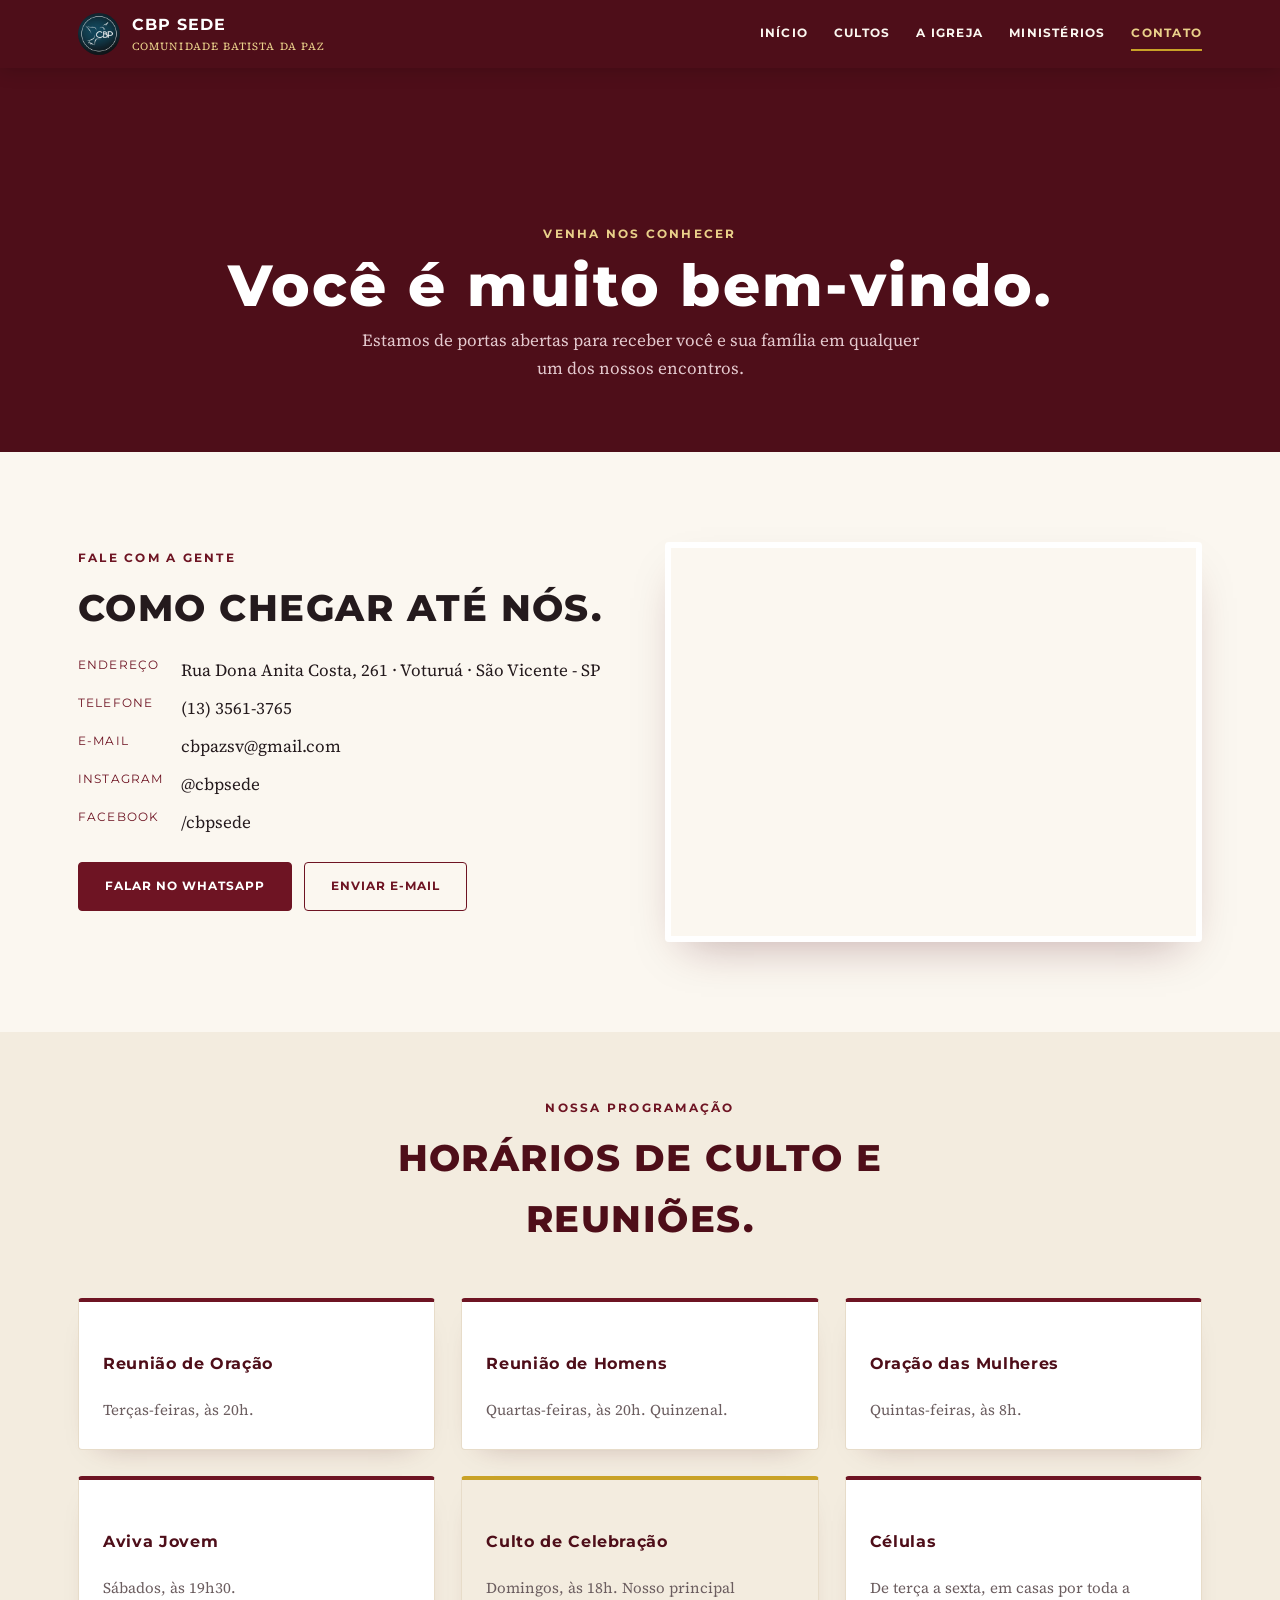
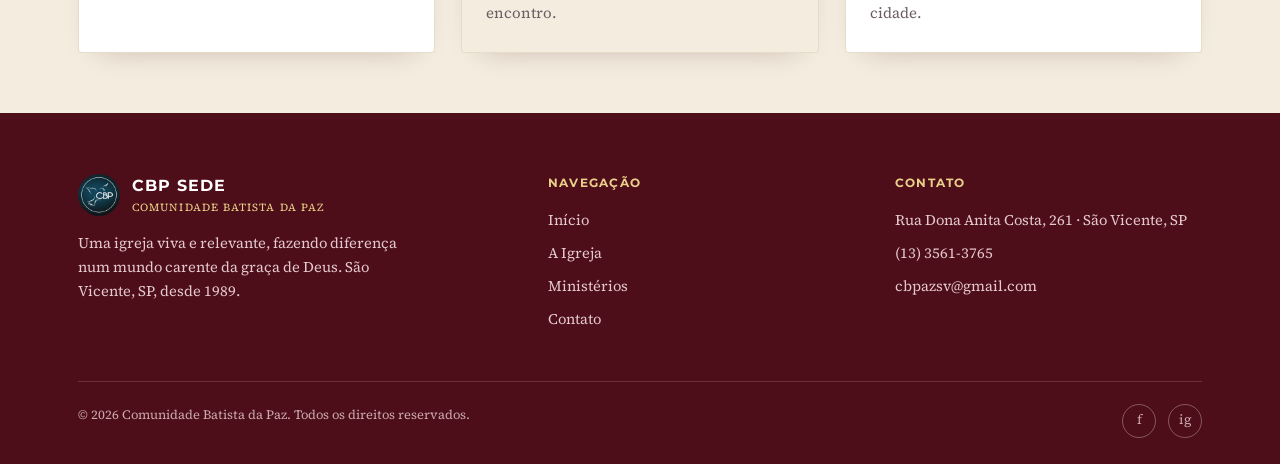
==== contato.html @ 5fd086cd "Redesign completo do site: história, propósito, ministérios e contato com fotos reais" ====
<!DOCTYPE html>
<html lang="pt-BR">
<head>
<meta charset="UTF-8">
<meta name="viewport" content="width=device-width, initial-scale=1.0">
<title>Contato - CBP Sede</title>
<meta name="description" content="Venha nos visitar. Endereço, telefone, WhatsApp e horários de culto da Comunidade Batista da Paz, em São Vicente, SP.">
<link rel="icon" href="assets/images/favicon.png">
<link rel="preconnect" href="https://fonts.googleapis.com">
<link rel="preconnect" href="https://fonts.gstatic.com" crossorigin>
<link href="https://fonts.googleapis.com/css2?family=Montserrat:wght@700;800&family=Source+Serif+4:opsz,wght@8..60,400;8..60,600&display=swap" rel="stylesheet">
<link rel="stylesheet" href="assets/css/style.css">
</head>
<body>

<header class="site-header">
  <div class="bar">
    <a href="index.html" class="brand">
      <img src="assets/images/logo.jpg" alt="CBP Sede">
      <span class="txt"><b>CBP SEDE</b><small>COMUNIDADE BATISTA DA PAZ</small></span>
    </a>
    <nav class="main-nav">
      <a href="index.html">Início</a>
      <a href="index.html#agenda">Cultos</a>
      <a href="sobre.html">A Igreja</a>
      <a href="ministerios.html">Ministérios</a>
      <a href="contato.html" class="active">Contato</a>
    </nav>
    <button class="menu-toggle" aria-label="Abrir menu">☰</button>
  </div>
</header>

<section class="page-hero">
  <div class="container">
    <span class="eyebrow on-dark">Venha nos conhecer</span>
    <h1>Você é muito bem-vindo.</h1>
    <p>Estamos de portas abertas para receber você e sua família em qualquer um dos nossos encontros.</p>
  </div>
</section>

<section class="pad">
  <div class="container contact-grid">
    <div class="contact-info">
      <span class="eyebrow">Fale com a gente</span>
      <h2>Como chegar até nós.</h2>
      <dl>
        <dt>Endereço</dt><dd>Rua Dona Anita Costa, 261 &middot; Voturuá &middot; São Vicente - SP</dd>
        <dt>Telefone</dt><dd>(13) 3561-3765</dd>
        <dt>E-mail</dt><dd>cbpazsv@gmail.com</dd>
        <dt>Instagram</dt><dd><a href="https://www.instagram.com/cbpsede/" target="_blank" rel="noopener">@cbpsede</a></dd>
        <dt>Facebook</dt><dd><a href="https://www.facebook.com/cbpsede" target="_blank" rel="noopener">/cbpsede</a></dd>
      </dl>
      <div class="contact-actions">
        <a href="https://wa.me/551335613765" class="btn">Falar no WhatsApp</a>
        <a href="mailto:cbpazsv@gmail.com" class="btn outline dark">Enviar e-mail</a>
      </div>
    </div>
    <div class="map-frame">
      <iframe loading="lazy" src="https://www.google.com/maps?q=Rua+Dona+Anita+Costa,+261,+S%C3%A3o+Vicente,+SP&output=embed" allowfullscreen></iframe>
    </div>
  </div>
</section>

<section class="pad tight" style="background:var(--cream-alt);">
  <div class="container">
    <div class="section-title">
      <span class="eyebrow">Nossa programação</span>
      <h2>Horários de culto e reuniões.</h2>
    </div>
    <div class="min-grid">
      <div class="min-card"><h4>Reunião de Oração</h4><p>Terças-feiras, às 20h.</p></div>
      <div class="min-card"><h4>Reunião de Homens</h4><p>Quartas-feiras, às 20h. Quinzenal.</p></div>
      <div class="min-card"><h4>Oração das Mulheres</h4><p>Quintas-feiras, às 8h.</p></div>
      <div class="min-card"><h4>Aviva Jovem</h4><p>Sábados, às 19h30.</p></div>
      <div class="min-card destaque"><h4>Culto de Celebração</h4><p>Domingos, às 18h. Nosso principal encontro.</p></div>
      <div class="min-card"><h4>Células</h4><p>De terça a sexta, em casas por toda a cidade.</p></div>
    </div>
  </div>
</section>

<footer class="site-footer">
  <div class="container">
    <div class="footer-grid">
      <div>
        <a href="index.html" class="brand"><img src="assets/images/logo.jpg" alt="CBP Sede"><span class="txt"><b>CBP SEDE</b><small>COMUNIDADE BATISTA DA PAZ</small></span></a>
        <p style="max-width:320px; font-size:0.92rem;">Uma igreja viva e relevante, fazendo diferença num mundo
        carente da graça de Deus. São Vicente, SP, desde 1989.</p>
      </div>
      <div>
        <h5>Navegação</h5>
        <ul>
          <li><a href="index.html">Início</a></li>
          <li><a href="sobre.html">A Igreja</a></li>
          <li><a href="ministerios.html">Ministérios</a></li>
          <li><a href="contato.html">Contato</a></li>
        </ul>
      </div>
      <div>
        <h5>Contato</h5>
        <ul>
          <li>Rua Dona Anita Costa, 261 &middot; São Vicente, SP</li>
          <li>(13) 3561-3765</li>
          <li>cbpazsv@gmail.com</li>
        </ul>
      </div>
    </div>
    <div class="footer-bottom">
      <span>&copy; <span id="year"></span> Comunidade Batista da Paz. Todos os direitos reservados.</span>
      <div class="socials">
        <a href="https://www.facebook.com/cbpsede" aria-label="Facebook" target="_blank" rel="noopener">f</a>
        <a href="https://www.instagram.com/cbpsede/" aria-label="Instagram" target="_blank" rel="noopener">ig</a>
      </div>
    </div>
  </div>
</footer>

<script src="assets/js/app.js"></script>
</body>
</html>
---- assets/css/style.css ----
/* ===========================================================
   Comunidade Batista da Paz - CBP Sede
   Design formal, editorial, inspirado em igrejas batistas
   tradicionais: vinho profundo, dourado, muito espaço em
   branco, tipografia em caixa alta e forte.
   =========================================================== */

:root {
  --wine: #6E1423;
  --wine-dark: #4E0E19;
  --gold: #C9A227;
  --gold-light: #E9D08A;
  --cream: #FBF7F0;
  --cream-alt: #F3ECDF;
  --ink: #241A1D;
  --ink-muted: #6B5D5F;
  --white: #FFFFFF;
  --line: #E7DCC9;

  --font-head: 'Montserrat', sans-serif;
  --font-body: 'Source Serif 4', Georgia, serif;

  --shadow: 0 20px 45px -20px rgba(78, 14, 25, 0.35);
  --radius: 4px;
}

* { box-sizing: border-box; }
html { scroll-behavior: smooth; }
body {
  margin: 0;
  background: var(--cream);
  color: var(--ink);
  font-family: var(--font-body);
  font-size: 17px;
  line-height: 1.65;
}
img { max-width: 100%; display: block; }
a { color: inherit; text-decoration: none; }
.container { max-width: 1180px; margin: 0 auto; padding: 0 28px; }

h1, h2, h3, h4, .eyebrow, nav a, .btn, .card-time b {
  font-family: var(--font-head);
  letter-spacing: 0.04em;
}

h1 { font-size: clamp(2.2rem, 4.6vw, 3.6rem); line-height: 1.1; font-weight: 800; margin: 0 0 18px; }
h2 { font-size: clamp(1.6rem, 3vw, 2.3rem); font-weight: 800; margin: 0 0 6px; text-transform: uppercase; }
h3 { font-size: 1.05rem; font-weight: 800; text-transform: uppercase; margin: 0 0 6px; letter-spacing: 0.06em; }
p { margin: 0 0 16px; }

.eyebrow {
  display: inline-block;
  font-size: 0.78rem;
  font-weight: 700;
  letter-spacing: 0.18em;
  text-transform: uppercase;
  color: var(--wine);
  margin-bottom: 10px;
}
.eyebrow.on-dark { color: var(--gold-light); }

.section-title { text-align: center; max-width: 680px; margin: 0 auto 48px; }
.section-title h2 { color: var(--wine-dark); }
.section-title p { color: var(--ink-muted); font-size: 1.05rem; }

/* ---------- Header ---------- */
header.site-header {
  background: var(--wine-dark);
  position: sticky;
  top: 0;
  z-index: 50;
  box-shadow: 0 2px 18px rgba(0,0,0,0.18);
}
header.site-header .bar {
  display: flex;
  align-items: center;
  justify-content: space-between;
  gap: 20px;
  padding: 12px 28px;
  max-width: 1180px;
  margin: 0 auto;
}
.brand { display: flex; align-items: center; gap: 12px; color: var(--white); }
.brand img { width: 42px; height: 42px; border-radius: 50%; }
.brand .txt b { display: block; font-family: var(--font-head); font-size: 0.98rem; letter-spacing: 0.06em; }
.brand .txt small { display: block; font-size: 0.68rem; color: var(--gold-light); letter-spacing: 0.1em; }

nav.main-nav { display: flex; align-items: center; gap: 26px; }
nav.main-nav a {
  color: var(--cream);
  font-size: 0.76rem;
  font-weight: 700;
  letter-spacing: 0.1em;
  text-transform: uppercase;
  padding: 6px 0;
  border-bottom: 2px solid transparent;
  transition: border-color .2s, color .2s;
}
nav.main-nav a:hover, nav.main-nver a.active { color: var(--gold-light); border-color: var(--gold); }
nav.main-nav a.active { color: var(--gold-light); border-color: var(--gold); }

.menu-toggle {
  display: none;
  background: none;
  border: 1px solid var(--gold);
  color: var(--gold-light);
  font-size: 1.3rem;
  width: 40px;
  height: 40px;
  border-radius: 50%;
  cursor: pointer;
}

/* ---------- Buttons ---------- */
.btn {
  display: inline-flex;
  align-items: center;
  gap: 8px;
  background: var(--wine);
  color: var(--white);
  font-size: 0.78rem;
  font-weight: 700;
  letter-spacing: 0.08em;
  text-transform: uppercase;
  padding: 13px 26px;
  border-radius: var(--radius);
  border: 1px solid var(--wine);
  transition: transform .15s ease, background .15s ease;
}
.btn:hover { background: var(--wine-dark); transform: translateY(-1px); }
.btn.gold { background: var(--gold); border-color: var(--gold); color: var(--wine-dark); }
.btn.gold:hover { background: #b98f1c; }
.btn.outline { background: transparent; border-color: var(--white); color: var(--white); }
.btn.outline:hover { background: rgba(255,255,255,0.12); }
.btn.outline.dark { border-color: var(--wine); color: var(--wine); }
.btn.outline.dark:hover { background: rgba(110,20,35,0.08); }

/* ---------- Hero ---------- */
.hero {
  position: relative;
  min-height: 640px;
  display: flex;
  align-items: center;
  color: var(--white);
  background: linear-gradient(180deg, rgba(36,14,19,0.55) 0%, rgba(36,14,19,0.72) 60%, var(--cream) 100%), var(--wine-dark);
  background-size: cover;
}
.hero .hero-bg {
  position: absolute;
  inset: 0;
  background-size: cover;
  background-position: center 30%;
  z-index: -1;
  filter: saturate(0.85);
}
.hero .hero-bg::after {
  content: "";
  position: absolute;
  inset: 0;
  background: linear-gradient(180deg, rgba(36,14,19,0.55) 0%, rgba(36,14,19,0.75) 55%, var(--cream) 100%);
}
.hero-inner { max-width: 700px; padding: 140px 0 200px; }
.hero-inner p.lead { font-size: 1.15rem; color: #F3E6DA; max-width: 540px; }
.hero-inner .actions { display: flex; gap: 14px; margin-top: 26px; flex-wrap: wrap; }

/* Agenda cards overlapping hero */
.agenda-strip {
  position: relative;
  margin-top: -120px;
  z-index: 5;
}
.agenda-strip .container { display: flex; gap: 4px; flex-wrap: wrap; }
.card-time {
  flex: 1 1 260px;
  background: var(--white);
  border-bottom: 4px solid var(--gold);
  box-shadow: var(--shadow);
  padding: 22px 24px;
  display: flex;
  align-items: center;
  justify-content: space-between;
  gap: 14px;
}
.card-time.hot { background: var(--wine); border-bottom-color: var(--gold); color: var(--white); }
.card-time b { display: block; font-size: 0.68rem; color: var(--wine); letter-spacing: 0.1em; margin-bottom: 6px; }
.card-time.hot b { color: var(--gold-light); }
.card-time h4 { margin: 0; font-family: var(--font-head); font-size: 1.02rem; font-weight: 800; text-transform: uppercase; }
.card-time span.sub { display: block; font-size: 0.78rem; color: var(--ink-muted); margin-top: 4px; }
.card-time.hot span.sub { color: #E9D0D4; }

/* ---------- About / narrative sections ---------- */
.split {
  display: grid;
  grid-template-columns: 1fr 1fr;
  gap: 60px;
  align-items: center;
  padding: 110px 0 90px;
}
.split.reverse { direction: rtl; }
.split.reverse > * { direction: ltr; }
.split figure {
  margin: 0;
  position: relative;
}
.split figure img { border-radius: var(--radius); box-shadow: var(--shadow); }
.split figure::before {
  content: "";
  position: absolute;
  top: -18px; left: -18px;
  width: 90px; height: 90px;
  border-top: 6px solid var(--gold);
  border-left: 6px solid var(--gold);
}
blockquote {
  border-left: 4px solid var(--gold);
  margin: 20px 0;
  padding: 4px 0 4px 20px;
  font-style: italic;
  color: var(--wine-dark);
  font-size: 1.15rem;
}

/* ---------- Timeline (história) ---------- */
.timeline { position: relative; padding-left: 30px; border-left: 2px solid var(--line); margin: 40px 0; }
.timeline .tl-item { position: relative; padding-bottom: 40px; }
.timeline .tl-item:last-child { padding-bottom: 0; }
.timeline .tl-item::before {
  content: "";
  position: absolute;
  left: -37px; top: 4px;
  width: 14px; height: 14px;
  border-radius: 50%;
  background: var(--gold);
  border: 3px solid var(--wine);
}
.timeline .tl-year { font-family: var(--font-head); color: var(--wine); font-weight: 800; letter-spacing: 0.08em; font-size: 0.85rem; }
.timeline h4 { margin: 4px 0 8px; font-family: var(--font-head); text-transform: none; letter-spacing: 0; font-size: 1.25rem; }

/* ---------- Dark band (essência / ênfases) ---------- */
.band-dark {
  background: var(--wine-dark);
  color: var(--white);
  padding: 90px 0;
}
.band-dark .section-title h2 { color: var(--white); }
.band-dark .section-title p { color: #E4C9CE; }
.grid-5 { display: grid; grid-template-columns: repeat(5, 1fr); gap: 1px; background: rgba(255,255,255,0.15); border: 1px solid rgba(255,255,255,0.15); }
.enfase { background: var(--wine-dark); padding: 34px 22px; text-align: center; }
.enfase .num { font-family: var(--font-head); font-size: 2.2rem; font-weight: 800; color: var(--gold); }
.enfase h4 { font-family: var(--font-head); text-transform: uppercase; font-size: 1rem; letter-spacing: 0.06em; margin: 10px 0 8px; }
.enfase p { font-size: 0.88rem; color: #DCC3C8; margin: 0; }

/* ---------- Ministries grid ---------- */
.grid-photos { display: grid; grid-template-columns: repeat(4, 1fr); gap: 3px; }
.ph-card { position: relative; aspect-ratio: 3/4; overflow: hidden; }
.ph-card img { width: 100%; height: 100%; object-fit: cover; transition: transform .4s ease; }
.ph-card:hover img { transform: scale(1.06); }
.ph-card .tag {
  position: absolute; left: 0; right: 0; bottom: 0;
  background: linear-gradient(0deg, rgba(36,14,19,0.9), transparent);
  color: var(--white);
  padding: 16px 14px 12px;
  font-family: var(--font-head);
  font-size: 0.8rem;
  font-weight: 700;
  letter-spacing: 0.05em;
  text-transform: uppercase;
}

.min-grid { display: grid; grid-template-columns: repeat(3, 1fr); gap: 26px; margin-top: 10px; }
.min-card {
  background: var(--white);
  border: 1px solid var(--line);
  border-top: 4px solid var(--wine);
  border-radius: var(--radius);
  padding: 26px 24px;
  box-shadow: 0 12px 30px -22px rgba(78,14,25,0.4);
}
.min-card.destaque { border-top-color: var(--gold); background: var(--cream-alt); }
.min-card h4 { color: var(--wine-dark); font-family: var(--font-head); font-size: 1.02rem; }
.min-card p { color: var(--ink-muted); font-size: 0.94rem; margin: 0; }

/* ---------- Values / diretrizes list ---------- */
.values-list { display: grid; grid-template-columns: 1fr 1fr; gap: 18px 40px; margin: 20px 0; }
.values-list li { list-style: none; padding-left: 30px; position: relative; color: var(--ink-muted); }
.values-list li::before {
  content: "";
  position: absolute; left: 0; top: 8px;
  width: 14px; height: 2px;
  background: var(--gold);
}

/* ---------- Contact / map ---------- */
.contact-band { background: var(--cream-alt); padding: 90px 0; }
.contact-grid { display: grid; grid-template-columns: 1fr 1fr; gap: 50px; align-items: start; }
.contact-info dl { display: grid; grid-template-columns: auto 1fr; gap: 10px 18px; }
.contact-info dt { font-family: var(--font-head); font-size: 0.72rem; letter-spacing: 0.1em; color: var(--wine); text-transform: uppercase; }
.contact-info dd { margin: 0; color: var(--ink); }
.contact-actions { display: flex; gap: 12px; margin-top: 26px; flex-wrap: wrap; }
.map-frame { border-radius: var(--radius); overflow: hidden; box-shadow: var(--shadow); border: 6px solid var(--white); }
.map-frame iframe { width: 100%; height: 380px; border: 0; filter: grayscale(0.15) contrast(1.05); }

/* ---------- CTA band ---------- */
.cta-band {
  background: var(--wine);
  color: var(--white);
  text-align: center;
  padding: 70px 0;
}
.cta-band h2 { color: var(--white); }
.cta-band p { color: #E9D0D4; max-width: 560px; margin: 0 auto 26px; }

/* ---------- Footer ---------- */
footer.site-footer { background: var(--wine-dark); color: #E4C9CE; padding: 60px 0 26px; }
.footer-grid { display: grid; grid-template-columns: 1.4fr 1fr 1fr; gap: 40px; margin-bottom: 40px; }
footer.site-footer .brand { color: var(--white); margin-bottom: 14px; }
footer.site-footer h5 { font-family: var(--font-head); color: var(--gold-light); font-size: 0.78rem; letter-spacing: 0.1em; text-transform: uppercase; margin: 0 0 14px; }
footer.site-footer ul { list-style: none; margin: 0; padding: 0; }
footer.site-footer li { margin-bottom: 9px; font-size: 0.92rem; }
footer.site-footer a:hover { color: var(--gold-light); }
.footer-bottom { border-top: 1px solid rgba(255,255,255,0.15); padding-top: 22px; display: flex; justify-content: space-between; flex-wrap: wrap; gap: 10px; font-size: 0.8rem; color: #C9A9AD; }
.socials { display: flex; gap: 12px; }
.socials a { width: 34px; height: 34px; border-radius: 50%; border: 1px solid rgba(255,255,255,0.3); display: flex; align-items: center; justify-content: center; font-size: 0.85rem; }
.socials a:hover { border-color: var(--gold); color: var(--gold-light); }

/* ---------- Inner page header (sobre/ministerios/contato) ---------- */
.page-hero {
  background: var(--wine-dark);
  color: var(--white);
  padding: 150px 0 70px;
  text-align: center;
}
.page-hero h1 { color: var(--white); margin-bottom: 8px; }
.page-hero p { color: #E4C9CE; max-width: 560px; margin: 0 auto; }

section.pad { padding: 90px 0; }
section.pad.tight { padding: 60px 0; }

/* ---------- Responsive ---------- */
@media (max-width: 900px) {
  nav.main-nav { display: none; }
  .menu-toggle { display: inline-flex; align-items: center; justify-content: center; }
  .split, .contact-grid { grid-template-columns: 1fr; }
  .split.reverse { direction: ltr; }
  .split figure { order: -1; }
  .grid-5 { grid-template-columns: repeat(2, 1fr); }
  .grid-photos { grid-template-columns: repeat(2, 1fr); }
  .min-grid { grid-template-columns: 1fr; }
  .footer-grid { grid-template-columns: 1fr; }
  .hero-inner { padding: 120px 0 170px; }
}

@media (max-width: 900px) {
  nav.main-nav.open {
    display: flex;
    position: absolute;
    top: 100%; left: 0; right: 0;
    background: var(--wine-dark);
    flex-direction: column;
    padding: 18px 28px 26px;
    gap: 4px;
    border-top: 1px solid rgba(255,255,255,0.15);
  }
  nav.main-nav.open a { padding: 10px 0; border-bottom: 1px solid rgba(255,255,255,0.08); width: 100%; }
}
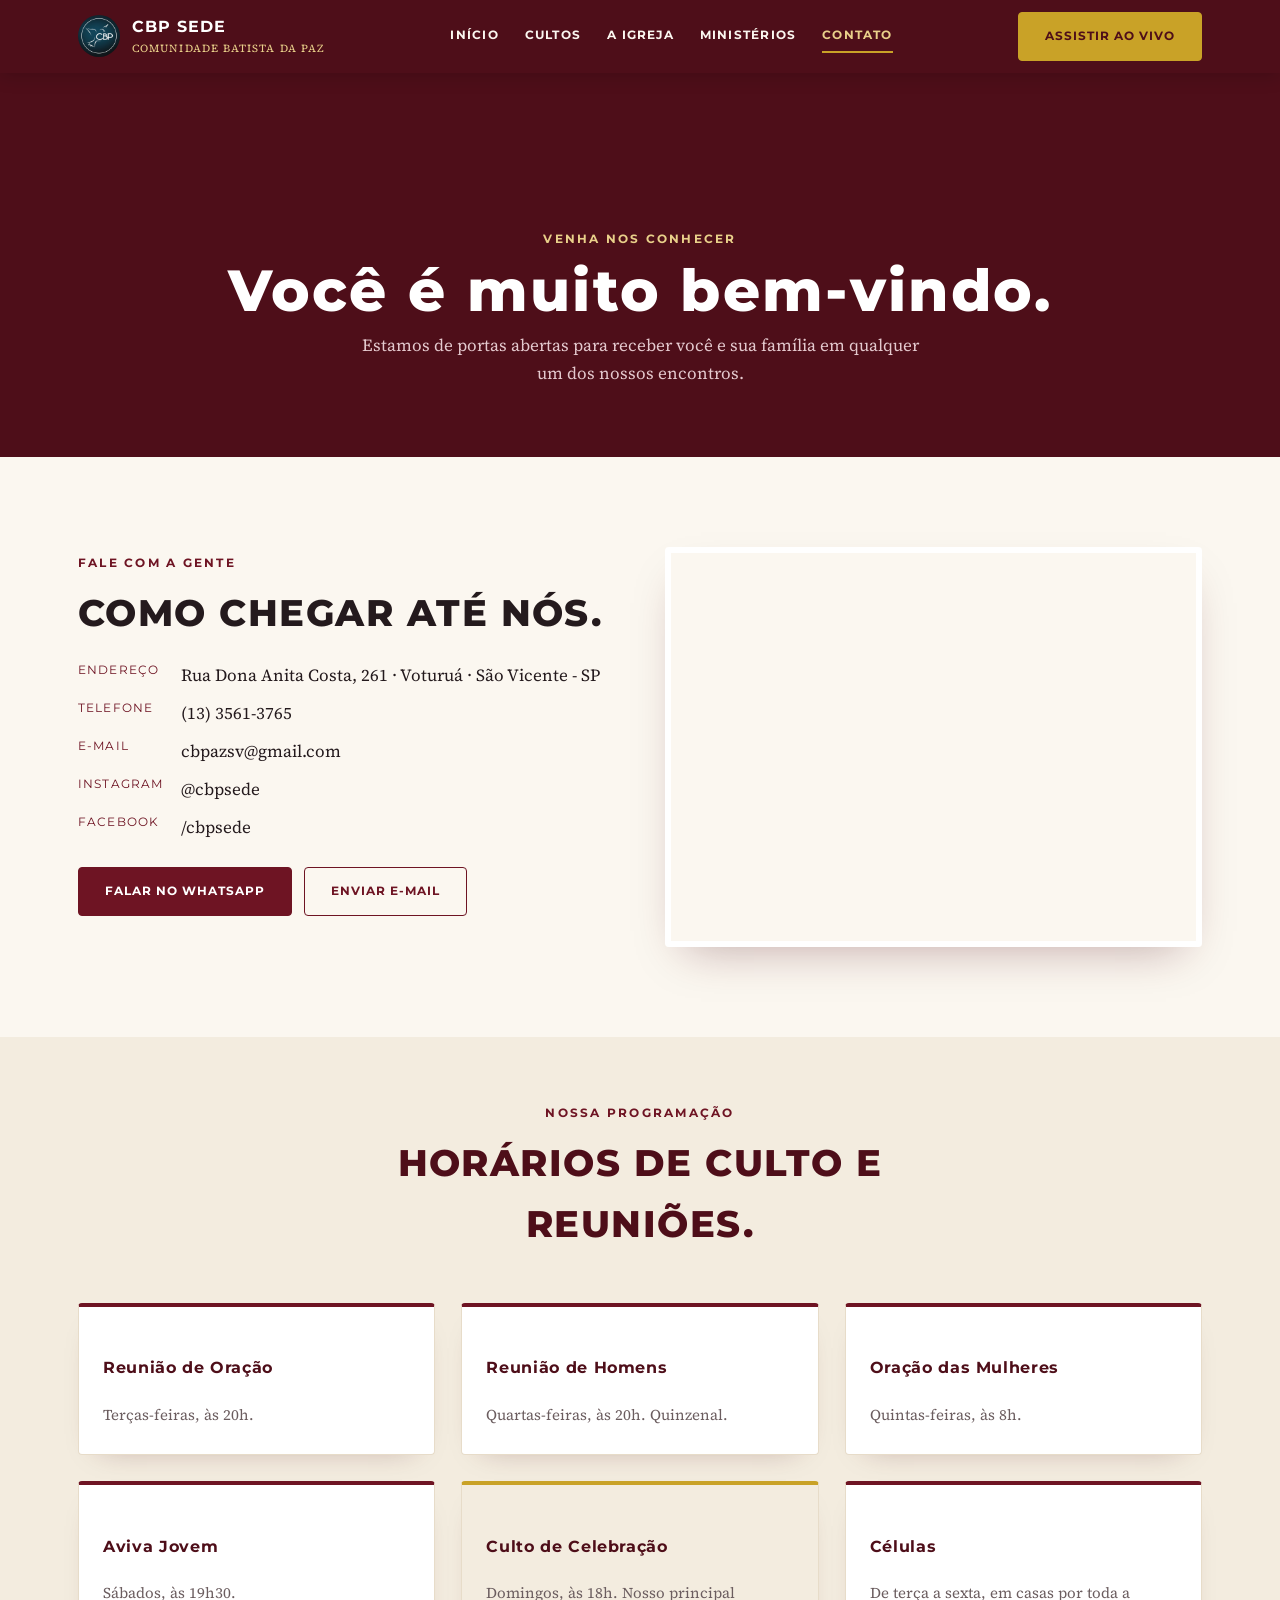
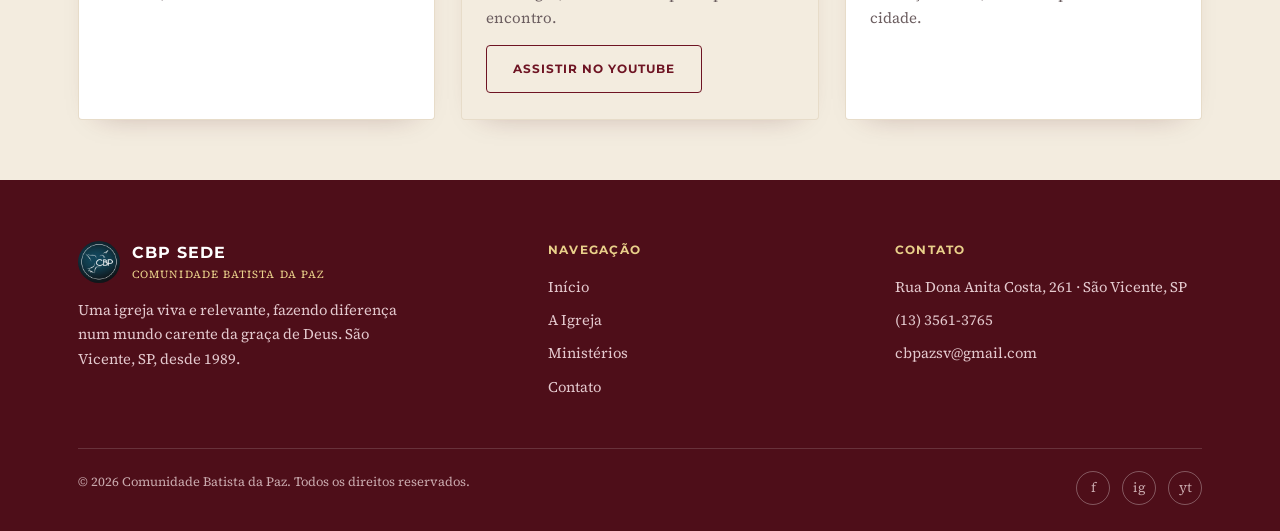
==== commit bff705fa: "Adiciona canal do YouTube: botão Assistir ao Vivo no menu e link no card do Culto de Celebração" ====
--- a/contato.html
+++ b/contato.html
@@ -26,6 +26,7 @@
       <a href="ministerios.html">Ministérios</a>
       <a href="contato.html" class="active">Contato</a>
     </nav>
+    <a href="https://www.youtube.com/@CBPSede" target="_blank" rel="noopener" class="btn gold btn-live">Assistir ao Vivo</a>
     <button class="menu-toggle" aria-label="Abrir menu">☰</button>
   </div>
 </header>
@@ -72,7 +73,8 @@
       <div class="min-card"><h4>Reunião de Homens</h4><p>Quartas-feiras, às 20h. Quinzenal.</p></div>
       <div class="min-card"><h4>Oração das Mulheres</h4><p>Quintas-feiras, às 8h.</p></div>
       <div class="min-card"><h4>Aviva Jovem</h4><p>Sábados, às 19h30.</p></div>
-      <div class="min-card destaque"><h4>Culto de Celebração</h4><p>Domingos, às 18h. Nosso principal encontro.</p></div>
+      <div class="min-card destaque"><h4>Culto de Celebração</h4><p>Domingos, às 18h. Nosso principal encontro.</p>
+      <a href="https://www.youtube.com/@CBPSede" target="_blank" rel="noopener" class="btn outline dark" style="margin-top:14px;">Assistir no YouTube</a></div>
       <div class="min-card"><h4>Células</h4><p>De terça a sexta, em casas por toda a cidade.</p></div>
     </div>
   </div>
@@ -109,6 +111,7 @@
       <div class="socials">
         <a href="https://www.facebook.com/cbpsede" aria-label="Facebook" target="_blank" rel="noopener">f</a>
         <a href="https://www.instagram.com/cbpsede/" aria-label="Instagram" target="_blank" rel="noopener">ig</a>
+        <a href="https://www.youtube.com/@CBPSede" aria-label="YouTube" target="_blank" rel="noopener">yt</a>
       </div>
     </div>
   </div>
--- a/assets/css/style.css
+++ b/assets/css/style.css
@@ -98,6 +98,8 @@
 }
 nav.main-nav a:hover, nav.main-nver a.active { color: var(--gold-light); border-color: var(--gold); }
 nav.main-nav a.active { color: var(--gold-light); border-color: var(--gold); }
+
+.btn-live { padding: 9px 18px; font-size: 0.7rem; white-space: nowrap; }
 
 .menu-toggle {
   display: none;
@@ -340,6 +342,7 @@
 @media (max-width: 900px) {
   nav.main-nav { display: none; }
   .menu-toggle { display: inline-flex; align-items: center; justify-content: center; }
+  .btn-live { padding: 8px 14px; font-size: 0.62rem; }
   .split, .contact-grid { grid-template-columns: 1fr; }
   .split.reverse { direction: ltr; }
   .split figure { order: -1; }
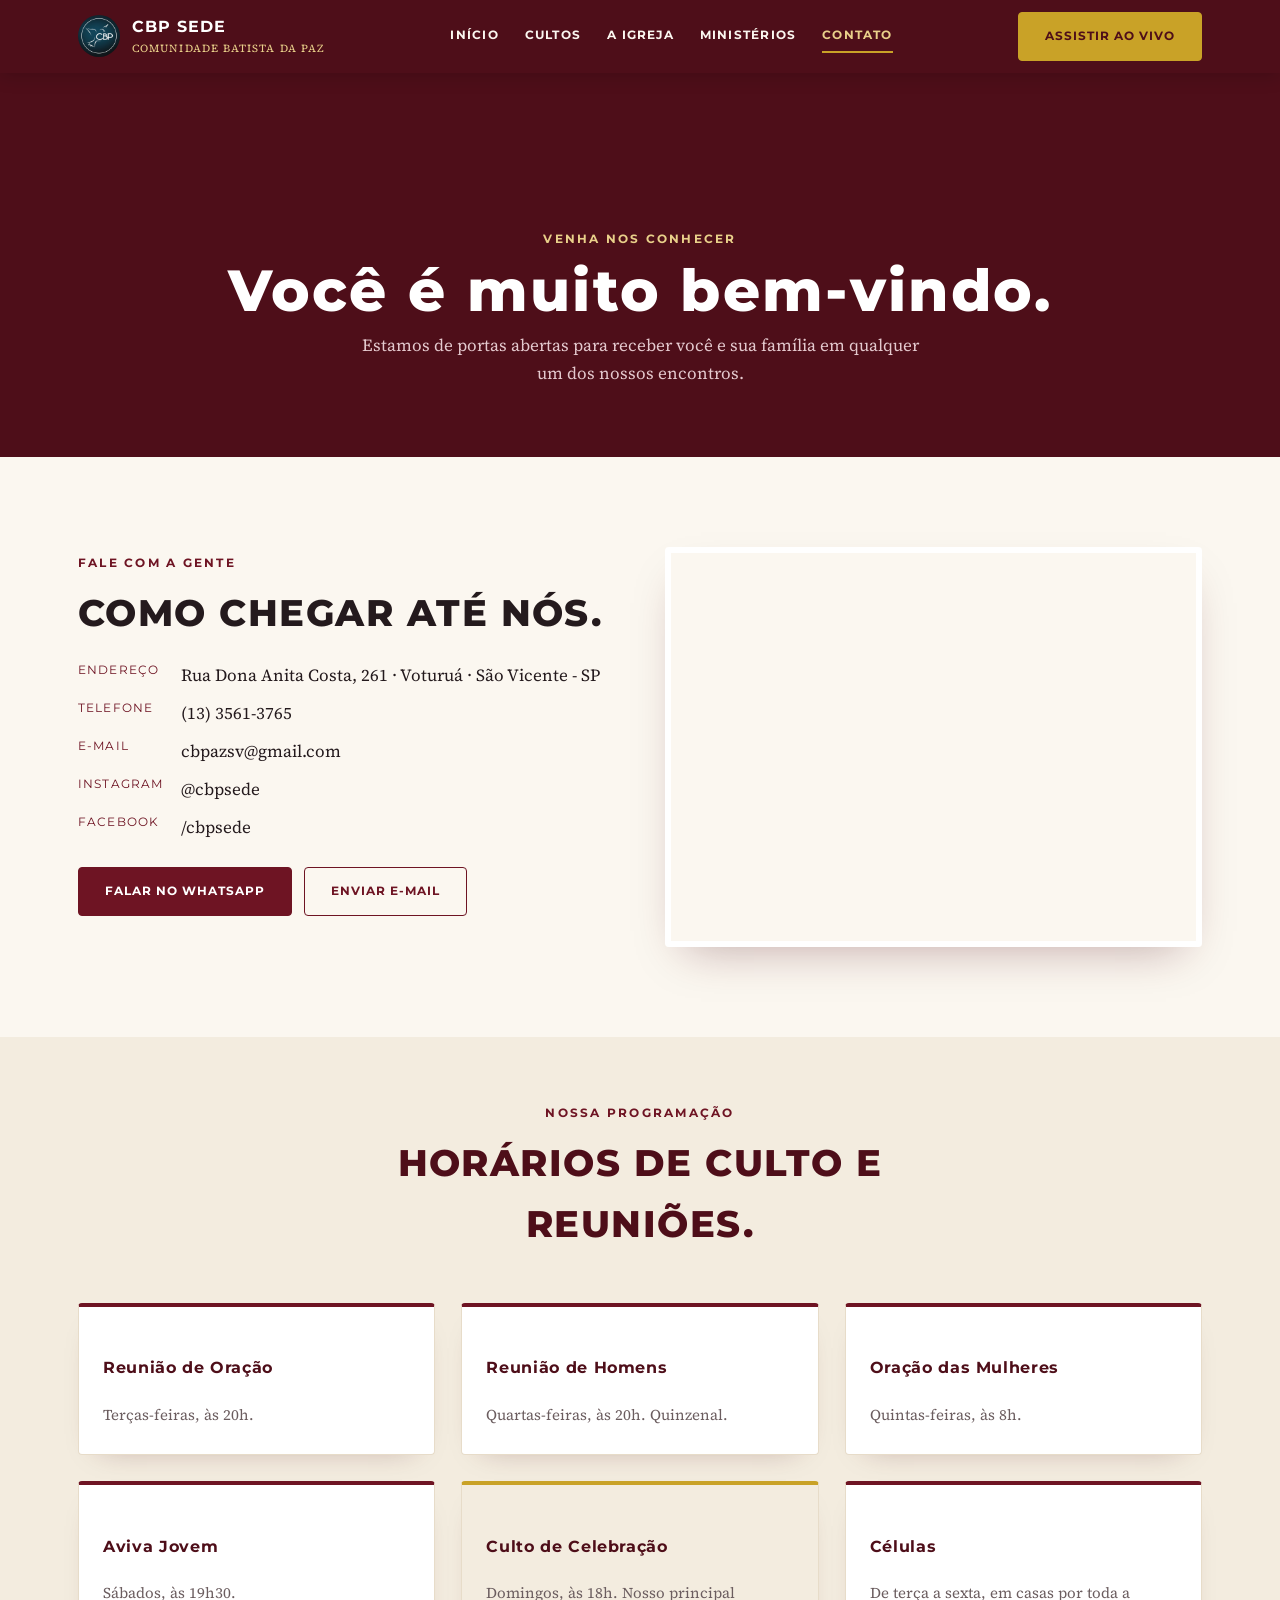
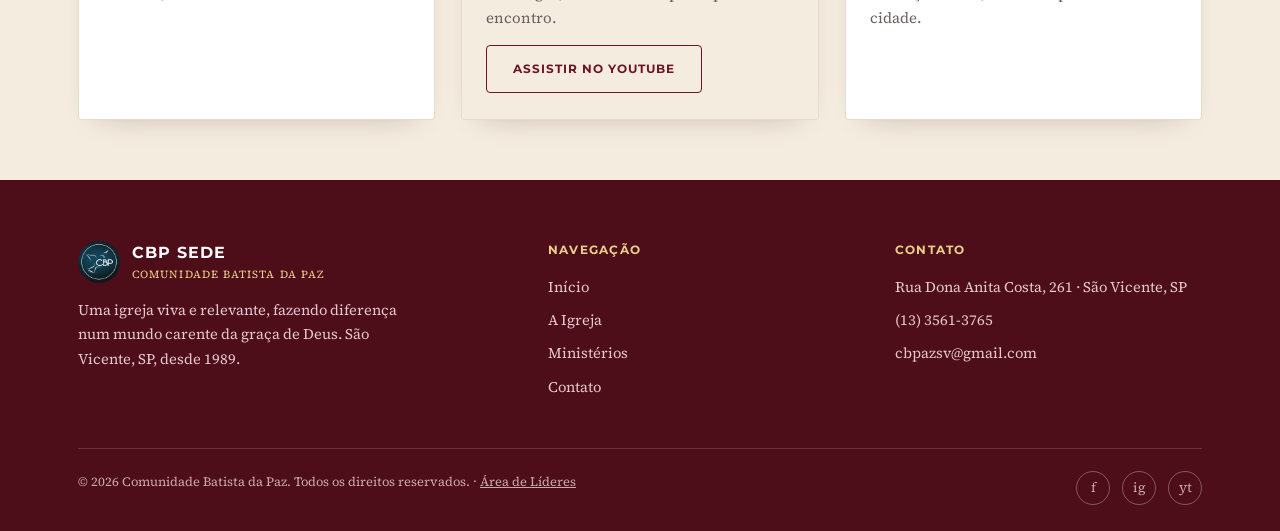
==== commit 2b114e08: "Adiciona link Área de Líderes no rodapé de todas as páginas" ====
--- a/contato.html
+++ b/contato.html
@@ -107,7 +107,7 @@
       </div>
     </div>
     <div class="footer-bottom">
-      <span>&copy; <span id="year"></span> Comunidade Batista da Paz. Todos os direitos reservados.</span>
+      <span>&copy; <span id="year"></span> Comunidade Batista da Paz. Todos os direitos reservados. &middot; <a href="colaboradores/login.php" style="color:inherit;text-decoration:underline;">Área de Líderes</a></span>
       <div class="socials">
         <a href="https://www.facebook.com/cbpsede" aria-label="Facebook" target="_blank" rel="noopener">f</a>
         <a href="https://www.instagram.com/cbpsede/" aria-label="Instagram" target="_blank" rel="noopener">ig</a>
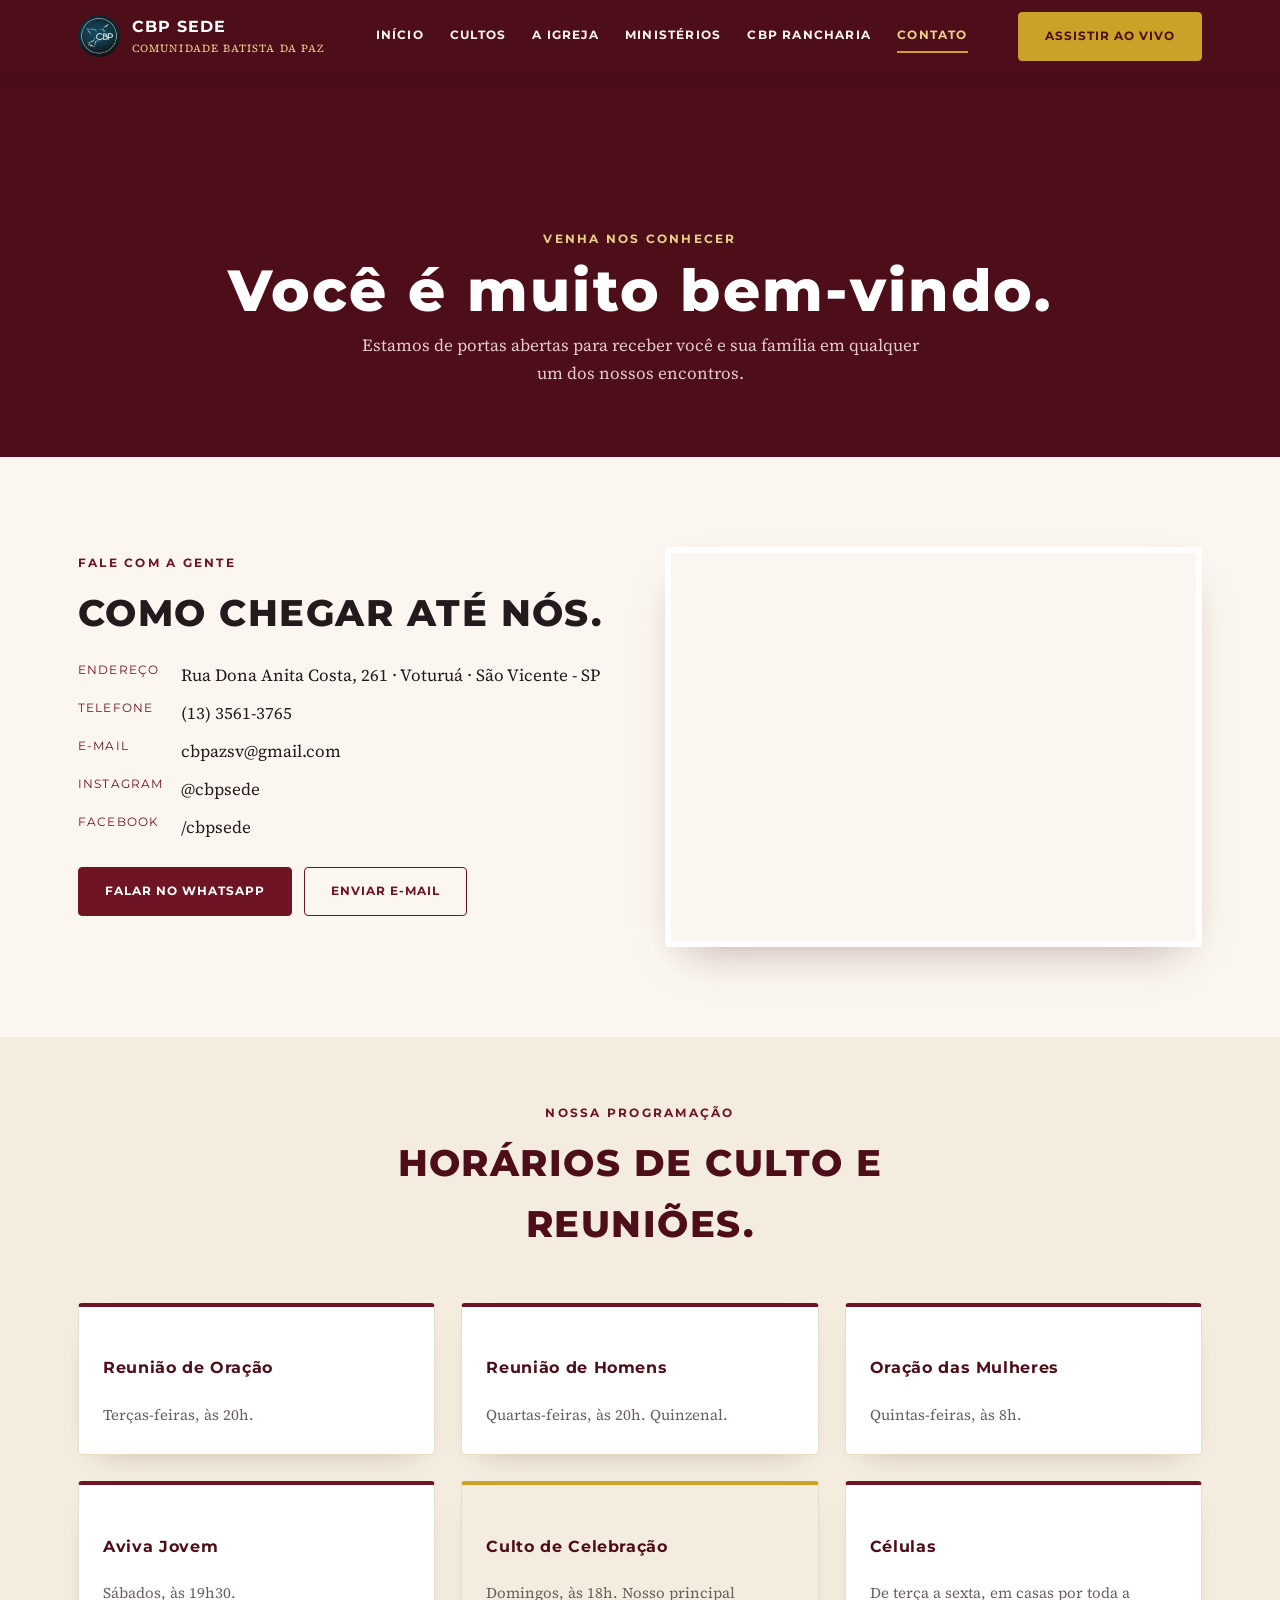
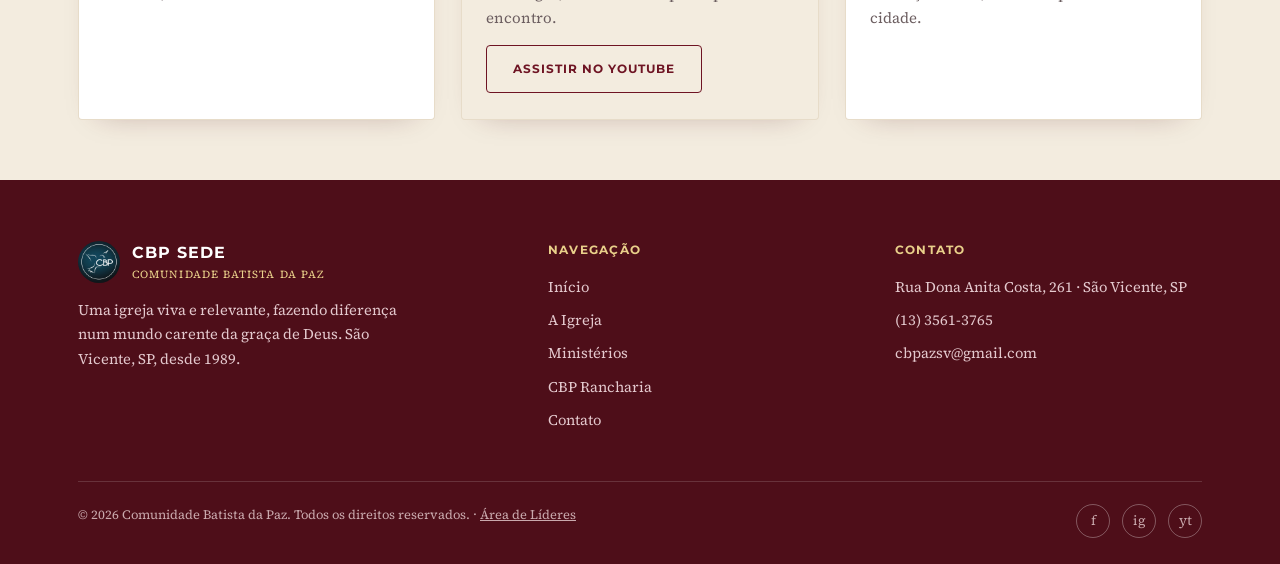
==== commit e1315437: "Adiciona página pública CBP Rancharia com informações da missão Co-Authored-By: Claude Sonnet 5 <nor" ====
--- a/contato.html
+++ b/contato.html
@@ -24,6 +24,7 @@
       <a href="index.html#agenda">Cultos</a>
       <a href="sobre.html">A Igreja</a>
       <a href="ministerios.html">Ministérios</a>
+      <a href="rancharia.html">CBP Rancharia</a>
       <a href="contato.html" class="active">Contato</a>
     </nav>
     <a href="https://www.youtube.com/@CBPSede" target="_blank" rel="noopener" class="btn gold btn-live">Assistir ao Vivo</a>
@@ -94,6 +95,7 @@
           <li><a href="index.html">Início</a></li>
           <li><a href="sobre.html">A Igreja</a></li>
           <li><a href="ministerios.html">Ministérios</a></li>
+          <li><a href="rancharia.html">CBP Rancharia</a></li>
           <li><a href="contato.html">Contato</a></li>
         </ul>
       </div>
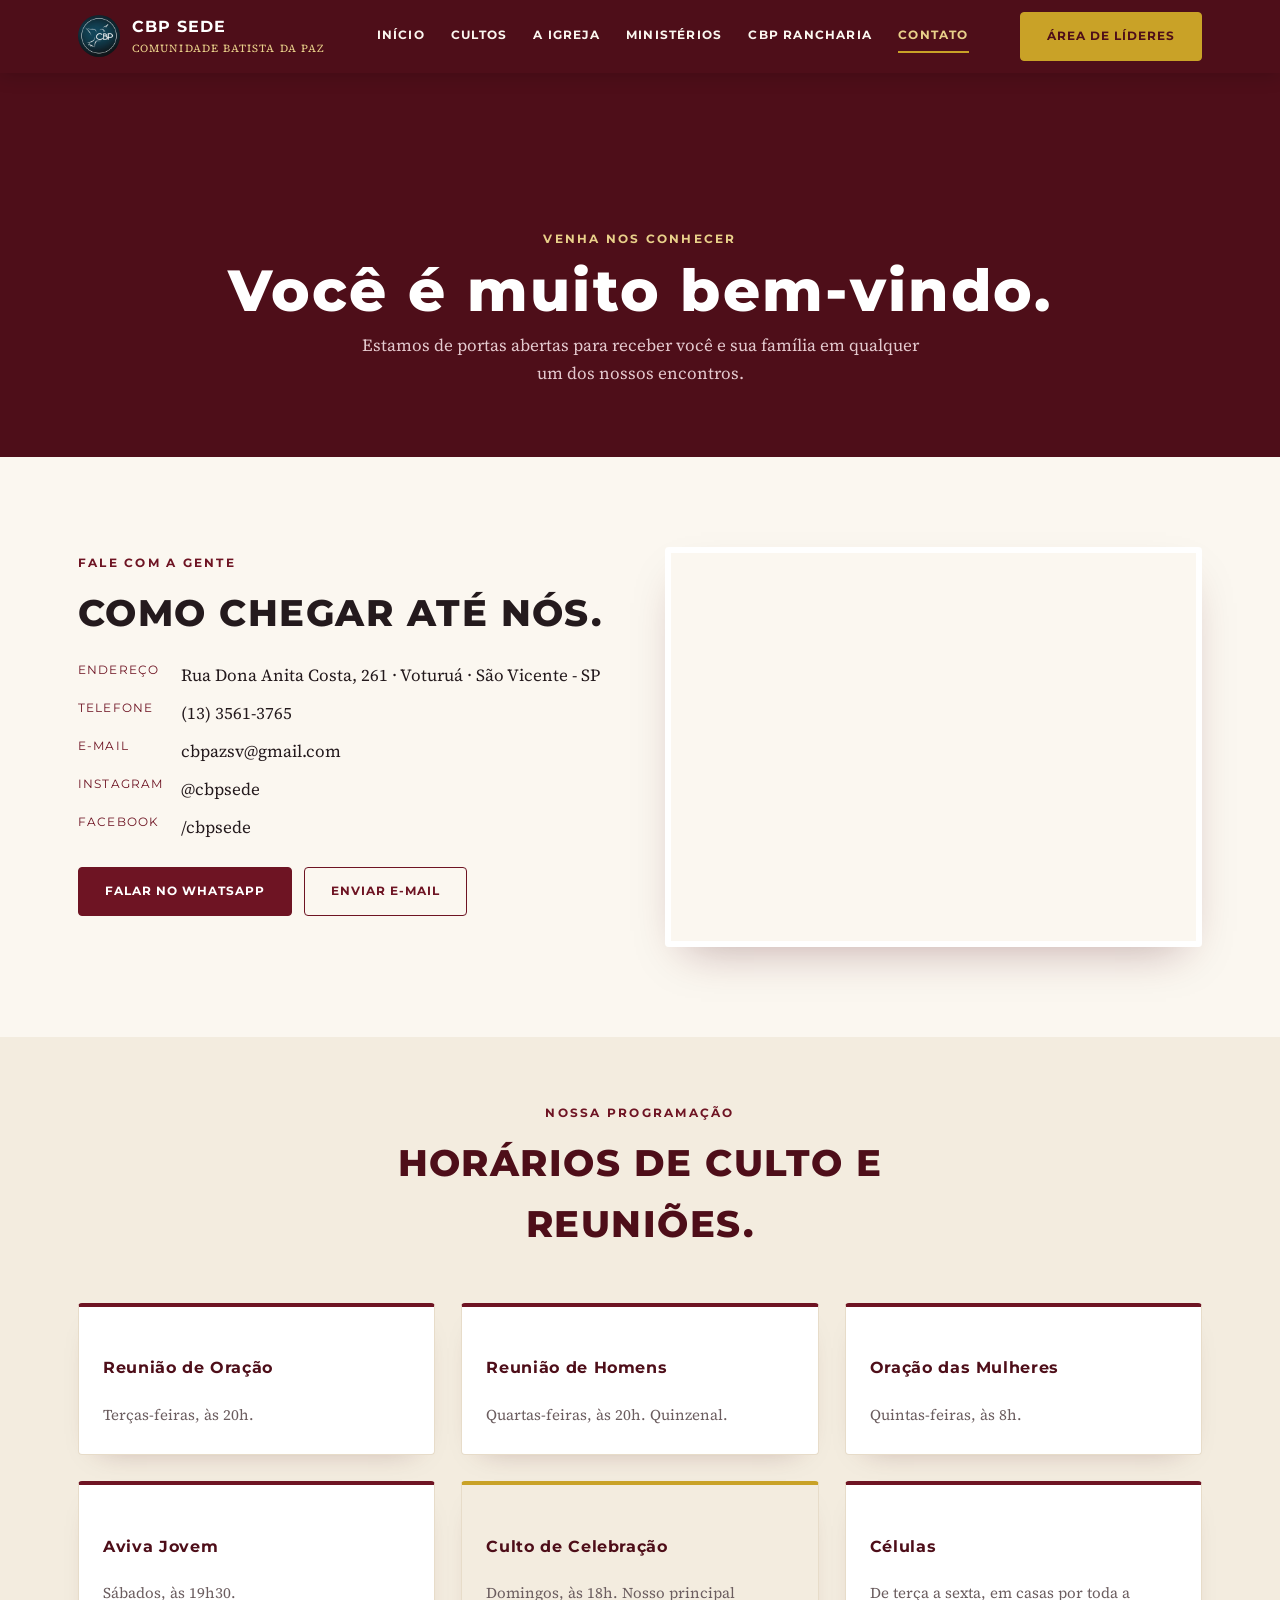
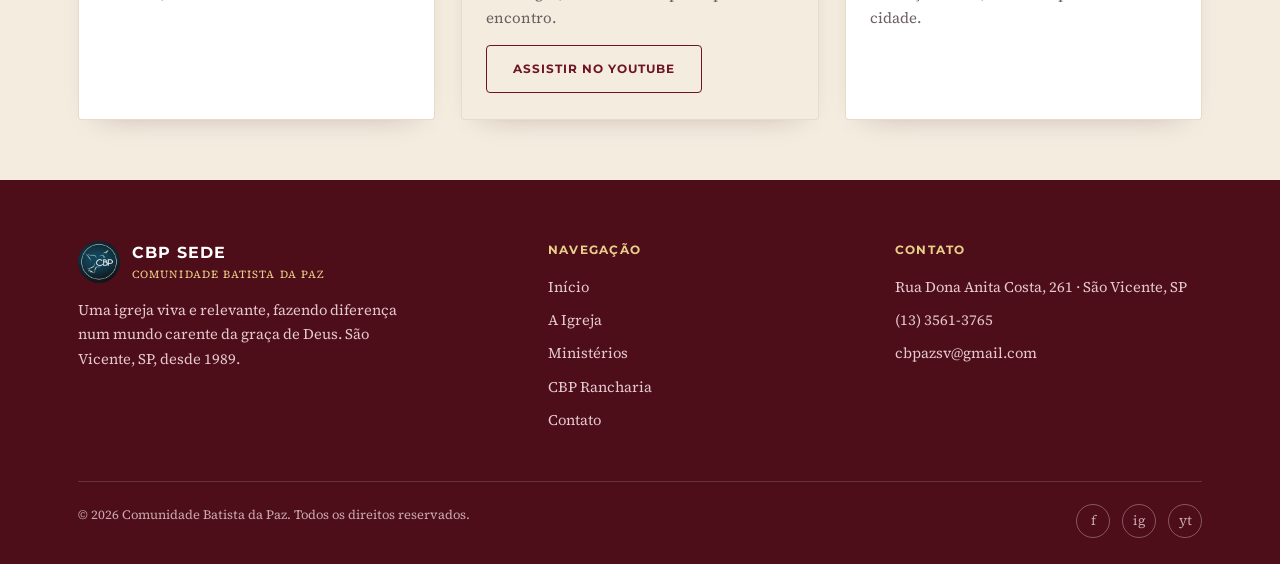
==== commit aa632b30: "Move Área de Líderes para o topo do site, no lugar do botão Assistir ao Vivo Co-Authored-By: Claude " ====
--- a/contato.html
+++ b/contato.html
@@ -27,7 +27,7 @@
       <a href="rancharia.html">CBP Rancharia</a>
       <a href="contato.html" class="active">Contato</a>
     </nav>
-    <a href="https://www.youtube.com/@CBPSede" target="_blank" rel="noopener" class="btn gold btn-live">Assistir ao Vivo</a>
+    <a href="colaboradores/login.php" class="btn gold btn-live">Área de Líderes</a>
     <button class="menu-toggle" aria-label="Abrir menu">☰</button>
   </div>
 </header>
@@ -109,7 +109,7 @@
       </div>
     </div>
     <div class="footer-bottom">
-      <span>&copy; <span id="year"></span> Comunidade Batista da Paz. Todos os direitos reservados. &middot; <a href="colaboradores/login.php" style="color:inherit;text-decoration:underline;">Área de Líderes</a></span>
+      <span>&copy; <span id="year"></span> Comunidade Batista da Paz. Todos os direitos reservados.</span>
       <div class="socials">
         <a href="https://www.facebook.com/cbpsede" aria-label="Facebook" target="_blank" rel="noopener">f</a>
         <a href="https://www.instagram.com/cbpsede/" aria-label="Instagram" target="_blank" rel="noopener">ig</a>
